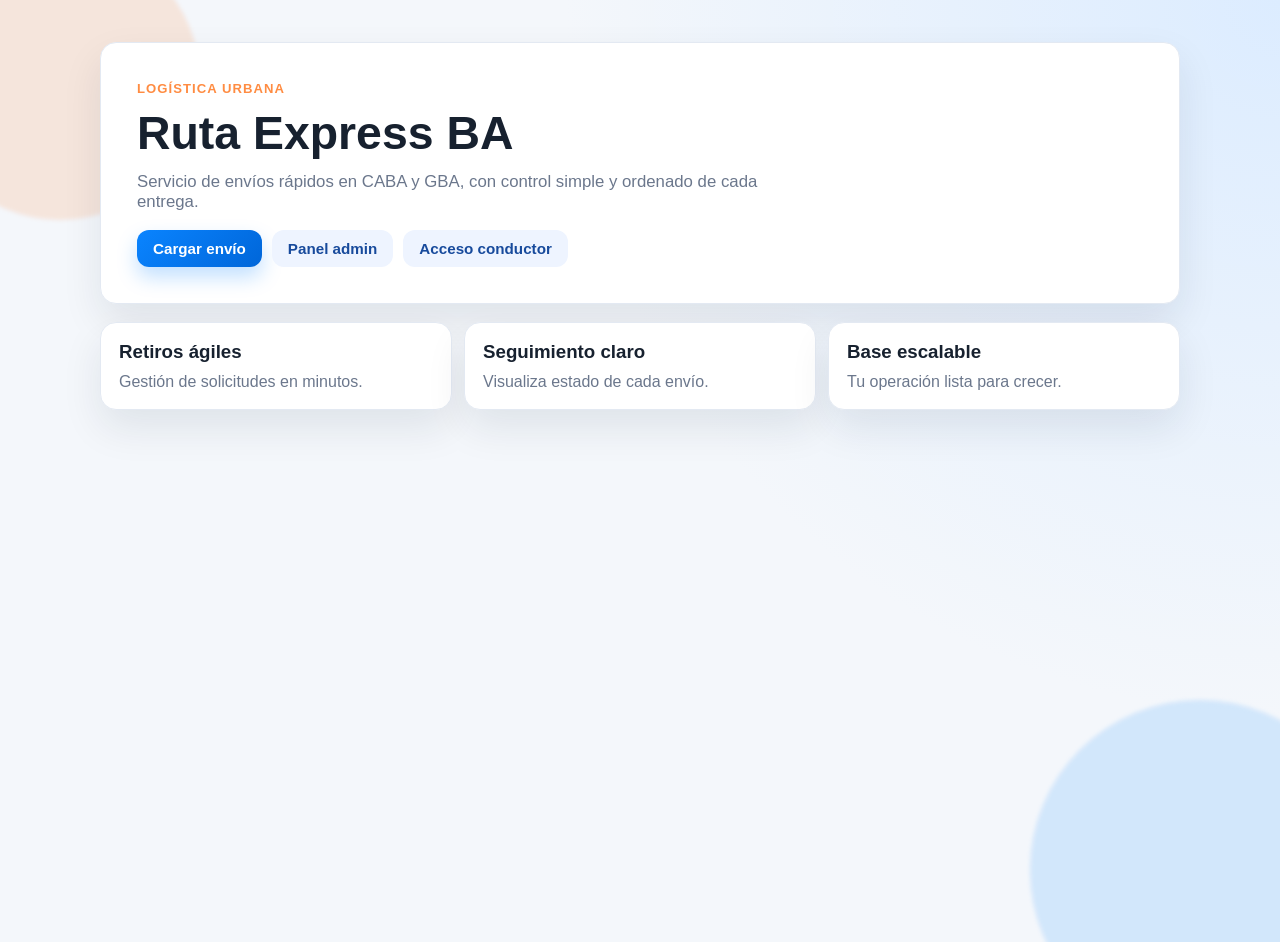
==== templates/index.html @ 3d42ba31 "feat: secure auth, add tests and project baseline" ====
<!DOCTYPE html>
<html lang="es">
<head>
  <meta charset="UTF-8">
  <meta name="viewport" content="width=device-width, initial-scale=1.0">
  <title>Ruta Express BA</title>
  <link rel="stylesheet" href="/static/style.css">
</head>
<body>
  <div class="bg-shape bg-shape-1"></div>
  <div class="bg-shape bg-shape-2"></div>

  <main class="container hero">
    <section class="card hero-card">
      <p class="eyebrow">Logística Urbana</p>
      <h1>Ruta Express BA</h1>
      <p class="lead">Servicio de envíos rápidos en CABA y GBA, con control simple y ordenado de cada entrega.</p>

      <div class="actions">
        <a class="btn btn-primary" href="/nuevo-envio">Cargar envío</a>
        <a class="btn btn-secondary" href="/login">Panel admin</a>
        <a class="btn btn-secondary" href="/acceso-conductor">Acceso conductor</a>
      </div>
    </section>

    <section class="stats-grid">
      <article class="card stat-item">
        <h3>Retiros ágiles</h3>
        <p>Gestión de solicitudes en minutos.</p>
      </article>
      <article class="card stat-item">
        <h3>Seguimiento claro</h3>
        <p>Visualiza estado de cada envío.</p>
      </article>
      <article class="card stat-item">
        <h3>Base escalable</h3>
        <p>Tu operación lista para crecer.</p>
      </article>
    </section>
  </main>
</body>
</html>
---- static/style.css ----
:root {
  --bg: #f4f7fb;
  --surface: #ffffff;
  --text: #17212f;
  --muted: #6b778c;
  --primary: #0a84ff;
  --primary-strong: #0066d9;
  --accent: #ff8c42;
  --line: #e3e9f2;
  --shadow: 0 18px 40px rgba(15, 32, 55, 0.09);
  --radius: 16px;
}

* {
  box-sizing: border-box;
}

body {
  margin: 0;
  font-family: "Segoe UI", "Trebuchet MS", Arial, sans-serif;
  background: radial-gradient(circle at top right, #dcecff, transparent 45%), var(--bg);
  color: var(--text);
  min-height: 100vh;
}

.container {
  width: min(1080px, 92%);
  margin: 42px auto;
  position: relative;
  z-index: 2;
}

.center-page {
  max-width: 760px;
}

.bg-shape {
  position: fixed;
  border-radius: 50%;
  filter: blur(2px);
  z-index: 1;
  pointer-events: none;
}

.bg-shape-1 {
  width: 280px;
  height: 280px;
  background: rgba(255, 140, 66, 0.16);
  top: -60px;
  left: -80px;
}

.bg-shape-2 {
  width: 340px;
  height: 340px;
  background: rgba(10, 132, 255, 0.14);
  bottom: -140px;
  right: -90px;
}

.card {
  background: var(--surface);
  border: 1px solid var(--line);
  border-radius: var(--radius);
  box-shadow: var(--shadow);
}

.hero {
  display: grid;
  gap: 18px;
}

.hero-card {
  padding: 36px;
}

h1, h2, h3 {
  margin: 0 0 10px;
  line-height: 1.2;
}

h1 {
  font-size: clamp(2rem, 4vw, 2.9rem);
}

.lead {
  color: var(--muted);
  font-size: 1.05rem;
  margin-top: 6px;
  max-width: 70ch;
}

.eyebrow {
  display: inline-block;
  margin: 0 0 10px;
  font-size: 0.82rem;
  font-weight: 700;
  letter-spacing: 0.08em;
  text-transform: uppercase;
  color: var(--accent);
}

.muted {
  color: var(--muted);
  margin: 0 0 16px;
}

.actions {
  display: flex;
  gap: 10px;
  flex-wrap: wrap;
  margin-top: 18px;
}

.btn {
  display: inline-flex;
  align-items: center;
  justify-content: center;
  border-radius: 12px;
  padding: 11px 16px;
  text-decoration: none;
  border: 0;
  cursor: pointer;
  font-weight: 600;
  font-size: 0.95rem;
  line-height: 1;
  font-family: inherit;
  transition: transform 0.15s ease, box-shadow 0.15s ease, background 0.2s ease;
}

.btn:hover {
  transform: translateY(-1px);
}

.btn-primary {
  background: linear-gradient(135deg, var(--primary), var(--primary-strong));
  color: #fff;
  box-shadow: 0 10px 20px rgba(10, 132, 255, 0.25);
}

.btn-secondary {
  background: #eef4ff;
  color: #174a9c;
}

.btn-success {
  background: linear-gradient(135deg, #23a267, #177d4f);
  color: #fff;
}

.form-card {
  padding: 28px;
}

.form-card.wide {
  padding: 30px;
}

.form-grid {
  display: grid;
  gap: 12px;
}

.form-grid.two-cols {
  grid-template-columns: 1fr 1fr;
  column-gap: 16px;
}

.full-col {
  grid-column: 1 / -1;
}

label {
  display: block;
  font-size: 0.9rem;
  color: #4e5d75;
  margin-bottom: 6px;
  font-weight: 600;
}

input {
  width: 100%;
  padding: 11px 12px;
  border: 1px solid #ccd8ea;
  border-radius: 10px;
  background: #fbfdff;
  outline: none;
}

input:focus {
  border-color: var(--primary);
  box-shadow: 0 0 0 3px rgba(10, 132, 255, 0.14);
}

.text-link {
  display: inline-block;
  margin-top: 12px;
  color: #3e63a9;
  text-decoration: none;
}

.text-link:hover {
  text-decoration: underline;
}

.row-between {
  display: flex;
  align-items: end;
  justify-content: space-between;
  gap: 12px;
  margin-bottom: 18px;
}

.dashboard-head {
  padding: 22px;
  margin-bottom: 14px;
  display: flex;
  justify-content: space-between;
  align-items: center;
  gap: 12px;
}

.table-card {
  padding: 12px;
}

.filters-bar {
  display: flex;
  gap: 8px;
  align-items: center;
  flex-wrap: wrap;
  padding: 10px;
  margin-bottom: 6px;
}

.filter-input {
  max-width: 320px;
}

.table-wrap {
  width: 100%;
  overflow-x: auto;
}

table {
  width: 100%;
  border-collapse: collapse;
  min-width: 780px;
}

thead th {
  text-align: left;
  background: #f4f8ff;
  color: #2f4f86;
  font-size: 0.85rem;
  text-transform: uppercase;
  letter-spacing: 0.04em;
  padding: 12px;
}

tbody td {
  border-top: 1px solid var(--line);
  padding: 12px;
  font-size: 0.95rem;
}

.badge {
  display: inline-block;
  border-radius: 999px;
  padding: 4px 10px;
  font-size: 0.8rem;
  font-weight: 700;
}

.badge-pendiente {
  background: #fff3e8;
  color: #b25a17;
  border: 1px solid #ffd8bc;
}

.badge-en_ruta {
  background: #e9f3ff;
  color: #155ca8;
  border: 1px solid #bedcff;
}

.badge-entregado {
  background: #eafaf0;
  color: #1e8a4d;
  border: 1px solid #bfe8d0;
}

.status-form {
  display: flex;
  gap: 8px;
  align-items: center;
}

.status-select {
  border: 1px solid #ccd8ea;
  border-radius: 10px;
  background: #fbfdff;
  color: #223246;
  padding: 8px 10px;
  min-width: 120px;
}

.btn-mini {
  padding: 8px 10px;
  border-radius: 10px;
  background: #1d2f4d;
  color: #fff;
  font-size: 0.8rem;
}

.empty-state {
  margin: 12px 8px 6px;
  color: #5a6780;
  font-size: 0.95rem;
}

.stats-grid {
  display: grid;
  grid-template-columns: repeat(3, 1fr);
  gap: 12px;
}

.driver-grid {
  display: grid;
  grid-template-columns: repeat(3, 1fr);
  gap: 12px;
}

.driver-card {
  padding: 18px;
}

.driver-id {
  font-size: 0.8rem;
  color: #71809a;
  margin: 0 0 8px;
  text-transform: uppercase;
  letter-spacing: 0.05em;
}

.driver-line {
  margin: 0 0 8px;
  color: #304159;
}

.driver-actions {
  display: grid;
  grid-template-columns: 1fr 1fr 1fr;
  gap: 8px;
  margin-top: 14px;
}

.stat-item {
  padding: 18px;
}

.stat-item p {
  margin: 0;
  color: var(--muted);
}

@media (max-width: 900px) {
  .form-grid.two-cols,
  .stats-grid,
  .driver-grid {
    grid-template-columns: 1fr;
  }

  .dashboard-head,
  .row-between {
    flex-direction: column;
    align-items: flex-start;
  }

  .hero-card,
  .form-card,
  .form-card.wide {
    padding: 22px;
  }

  .filters-bar {
    flex-direction: column;
    align-items: stretch;
  }

  .filter-input {
    max-width: none;
  }

  .status-form {
    flex-direction: column;
    align-items: stretch;
  }

  .driver-actions {
    grid-template-columns: 1fr;
  }
}
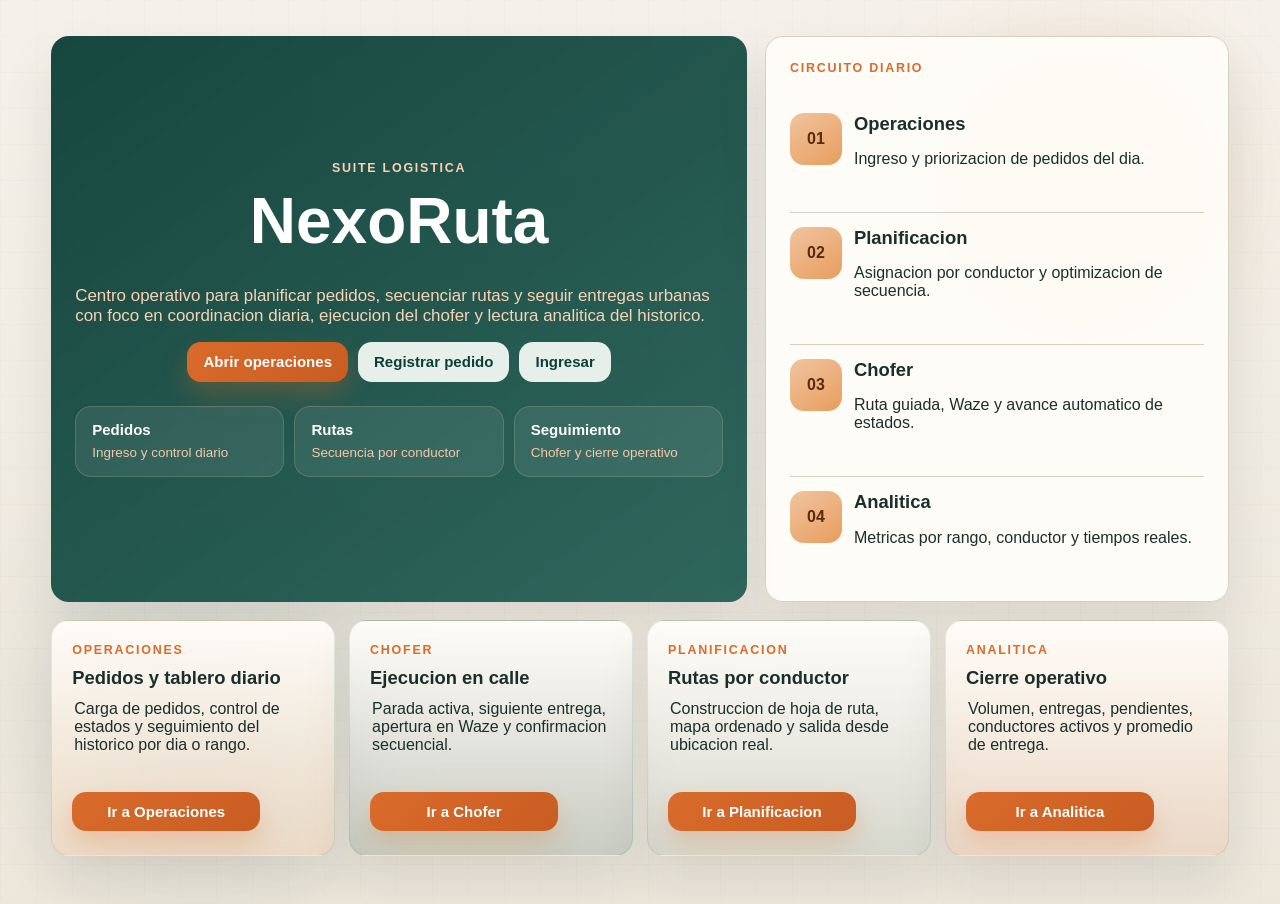
==== commit 39d01b77: "feat: refresh logistics UI and analytics workflow" ====
--- a/templates/index.html
+++ b/templates/index.html
@@ -3,38 +3,106 @@
 <head>
   <meta charset="UTF-8">
   <meta name="viewport" content="width=device-width, initial-scale=1.0">
-  <title>Ruta Express BA</title>
-  <link rel="stylesheet" href="/static/style.css">
+  <title>NexoRuta | Centro logistico</title>
+  <link rel="stylesheet" href="/static/style.css?v=20260314-1">
 </head>
 <body>
-  <div class="bg-shape bg-shape-1"></div>
-  <div class="bg-shape bg-shape-2"></div>
+  <div class="bg-grid"></div>
+  <div class="glow glow-amber"></div>
+  <div class="glow glow-cyan"></div>
 
-  <main class="container hero">
-    <section class="card hero-card">
-      <p class="eyebrow">Logística Urbana</p>
-      <h1>Ruta Express BA</h1>
-      <p class="lead">Servicio de envíos rápidos en CABA y GBA, con control simple y ordenado de cada entrega.</p>
+  <main class="container landing-shell">
+    <section class="hero-panel">
+      <div class="hero-copy">
+        <p class="eyebrow">Suite logistica</p>
+        <h1>NexoRuta</h1>
+        <p class="lead">
+          Centro operativo para planificar pedidos, secuenciar rutas y seguir entregas urbanas
+          con foco en coordinacion diaria, ejecucion del chofer y lectura analitica del historico.
+        </p>
 
-      <div class="actions">
-        <a class="btn btn-primary" href="/nuevo-envio">Cargar envío</a>
-        <a class="btn btn-secondary" href="/login">Panel admin</a>
-        <a class="btn btn-secondary" href="/acceso-conductor">Acceso conductor</a>
+        <div class="actions">
+          <a class="btn btn-primary" href="/dashboard">Abrir operaciones</a>
+          <a class="btn btn-secondary" href="/nuevo-envio">Registrar pedido</a>
+          <a class="btn btn-secondary" href="/login">Ingresar</a>
+        </div>
+
+        <div class="hero-metrics" aria-label="Resumen operativo">
+          <div class="hero-metric">
+            <strong>Pedidos</strong>
+            <span>Ingreso y control diario</span>
+          </div>
+          <div class="hero-metric">
+            <strong>Rutas</strong>
+            <span>Secuencia por conductor</span>
+          </div>
+          <div class="hero-metric">
+            <strong>Seguimiento</strong>
+            <span>Chofer y cierre operativo</span>
+          </div>
+        </div>
+      </div>
+
+      <div class="hero-aside card">
+        <p class="eyebrow">Circuito diario</p>
+        <div class="journey-step">
+          <span>01</span>
+          <div>
+            <h3>Operaciones</h3>
+            <p>Ingreso y priorizacion de pedidos del dia.</p>
+          </div>
+        </div>
+        <div class="journey-step">
+          <span>02</span>
+          <div>
+            <h3>Planificacion</h3>
+            <p>Asignacion por conductor y optimizacion de secuencia.</p>
+          </div>
+        </div>
+        <div class="journey-step">
+          <span>03</span>
+          <div>
+            <h3>Chofer</h3>
+            <p>Ruta guiada, Waze y avance automatico de estados.</p>
+          </div>
+        </div>
+        <div class="journey-step">
+          <span>04</span>
+          <div>
+            <h3>Analitica</h3>
+            <p>Metricas por rango, conductor y tiempos reales.</p>
+          </div>
+        </div>
       </div>
     </section>
 
-    <section class="stats-grid">
-      <article class="card stat-item">
-        <h3>Retiros ágiles</h3>
-        <p>Gestión de solicitudes en minutos.</p>
+    <section class="module-grid">
+      <article class="card module-card module-ops">
+        <p class="eyebrow">Operaciones</p>
+        <h3>Pedidos y tablero diario</h3>
+        <p>Carga de pedidos, control de estados y seguimiento del historico por dia o rango.</p>
+        <a class="btn module-link module-cta" href="/dashboard">Ir a Operaciones</a>
       </article>
-      <article class="card stat-item">
-        <h3>Seguimiento claro</h3>
-        <p>Visualiza estado de cada envío.</p>
+
+      <article class="card module-card module-driver">
+        <p class="eyebrow">Chofer</p>
+        <h3>Ejecucion en calle</h3>
+        <p>Parada activa, siguiente entrega, apertura en Waze y confirmacion secuencial.</p>
+        <a class="btn module-link module-cta" href="/dashboard">Ir a Chofer</a>
       </article>
-      <article class="card stat-item">
-        <h3>Base escalable</h3>
-        <p>Tu operación lista para crecer.</p>
+
+      <article class="card module-card module-plan">
+        <p class="eyebrow">Planificacion</p>
+        <h3>Rutas por conductor</h3>
+        <p>Construccion de hoja de ruta, mapa ordenado y salida desde ubicacion real.</p>
+        <a class="btn module-link module-cta" href="/conductores">Ir a Planificacion</a>
+      </article>
+
+      <article class="card module-card module-analytics">
+        <p class="eyebrow">Analitica</p>
+        <h3>Cierre operativo</h3>
+        <p>Volumen, entregas, pendientes, conductores activos y promedio de entrega.</p>
+        <a class="btn module-link module-cta" href="/analitica">Ir a Analitica</a>
       </article>
     </section>
   </main>
--- a/static/style.css
+++ b/static/style.css
@@ -1,14 +1,17 @@
 :root {
-  --bg: #f4f7fb;
-  --surface: #ffffff;
-  --text: #17212f;
-  --muted: #6b778c;
-  --primary: #0a84ff;
-  --primary-strong: #0066d9;
-  --accent: #ff8c42;
-  --line: #e3e9f2;
-  --shadow: 0 18px 40px rgba(15, 32, 55, 0.09);
-  --radius: 16px;
+  --bg: #f0ede6;
+  --bg-strong: #e4ded2;
+  --surface: #fffdf8;
+  --surface-alt: #f7f1e7;
+  --text: #1b2f2a;
+  --muted: #6d716d;
+  --primary: #14544a;
+  --primary-strong: #0d3f37;
+  --accent: #d96b2b;
+  --accent-soft: #f4bf92;
+  --line: #d6d0c4;
+  --shadow: 0 24px 50px rgba(27, 47, 42, 0.10);
+  --radius: 18px;
 }
 
 * {
@@ -18,14 +21,54 @@
 body {
   margin: 0;
   font-family: "Segoe UI", "Trebuchet MS", Arial, sans-serif;
-  background: radial-gradient(circle at top right, #dcecff, transparent 45%), var(--bg);
+  background: linear-gradient(180deg, #f5f1ea 0%, #ece6db 100%);
   color: var(--text);
   min-height: 100vh;
+  overflow-x: hidden;
+}
+
+html {
+  overflow-x: hidden;
+}
+
+.bg-grid {
+  position: fixed;
+  inset: 0;
+  background-image:
+    linear-gradient(rgba(20, 84, 74, 0.04) 1px, transparent 1px),
+    linear-gradient(90deg, rgba(20, 84, 74, 0.04) 1px, transparent 1px);
+  background-size: 36px 36px;
+  pointer-events: none;
+  opacity: 0.45;
+}
+
+.glow {
+  position: fixed;
+  border-radius: 50%;
+  filter: blur(60px);
+  opacity: 0.35;
+  pointer-events: none;
+}
+
+.glow-amber {
+  width: 280px;
+  height: 280px;
+  background: rgba(217, 107, 43, 0.35);
+  top: 40px;
+  right: 60px;
+}
+
+.glow-cyan {
+  width: 320px;
+  height: 320px;
+  background: rgba(20, 84, 74, 0.22);
+  bottom: 40px;
+  left: 40px;
 }
 
 .container {
-  width: min(1080px, 92%);
-  margin: 42px auto;
+  width: min(1180px, 92%);
+  margin: 36px auto 48px;
   position: relative;
   z-index: 2;
 }
@@ -34,98 +77,308 @@
   max-width: 760px;
 }
 
-.bg-shape {
-  position: fixed;
-  border-radius: 50%;
-  filter: blur(2px);
-  z-index: 1;
-  pointer-events: none;
-}
-
-.bg-shape-1 {
-  width: 280px;
-  height: 280px;
-  background: rgba(255, 140, 66, 0.16);
-  top: -60px;
-  left: -80px;
-}
-
-.bg-shape-2 {
-  width: 340px;
-  height: 340px;
-  background: rgba(10, 132, 255, 0.14);
-  bottom: -140px;
-  right: -90px;
+.landing-shell,
+.app-shell {
+  display: grid;
+  gap: 18px;
+  min-width: 0;
 }
 
 .card {
-  background: var(--surface);
+  background: rgba(255, 253, 248, 0.92);
   border: 1px solid var(--line);
   border-radius: var(--radius);
   box-shadow: var(--shadow);
-}
-
-.hero {
+  backdrop-filter: blur(8px);
+  min-width: 0;
+}
+
+.hero-panel {
   display: grid;
+  grid-template-columns: 1.2fr 0.8fr;
   gap: 18px;
-}
-
-.hero-card {
-  padding: 36px;
+  align-items: stretch;
+}
+
+.hero-copy,
+.hero-aside,
+.form-card,
+.form-card.wide,
+.driver-card,
+.route-focus-card,
+.stat-item {
+  padding: 24px;
+}
+
+.hero-copy {
+  background: linear-gradient(145deg, rgba(13, 63, 55, 0.96), rgba(20, 84, 74, 0.88));
+  color: #f8f6f0;
+  border-radius: var(--radius);
+  box-shadow: var(--shadow);
+  display: flex;
+  flex-direction: column;
+  justify-content: center;
+  min-height: 100%;
+}
+
+.hero-copy .eyebrow,
+.hero-copy .lead {
+  color: #f8d3b6;
+}
+
+.hero-copy h1 {
+  color: #fff;
+}
+
+.landing-shell .hero-copy {
+  text-align: center;
+  align-items: center;
+}
+
+.landing-shell .hero-copy .lead {
+  max-width: 100%;
+  width: 100%;
+  text-align: left;
+}
+
+.landing-shell .hero-copy .actions {
+  justify-content: center;
+}
+
+.hero-metrics {
+  display: grid;
+  grid-template-columns: repeat(3, minmax(0, 1fr));
+  gap: 10px;
+  width: 100%;
+  margin-top: 24px;
+}
+
+.hero-metric {
+  display: grid;
+  gap: 6px;
+  padding: 14px 16px;
+  border-radius: 16px;
+  border: 1px solid rgba(248, 211, 182, 0.18);
+  background: rgba(255, 255, 255, 0.08);
+  text-align: left;
+}
+
+.hero-metric strong {
+  color: #fff;
+  font-size: 0.94rem;
+}
+
+.hero-metric span {
+  color: #f4c8a8;
+  font-size: 0.84rem;
+  line-height: 1.35;
+}
+
+.hero-aside {
+  display: grid;
+  gap: 14px;
+}
+
+.journey-step {
+  display: grid;
+  grid-template-columns: 52px 1fr;
+  gap: 12px;
+  align-items: start;
+  padding: 14px 0;
+  border-top: 1px solid var(--line);
+}
+
+.journey-step:first-of-type {
+  border-top: 0;
+}
+
+.journey-step span {
+  width: 52px;
+  height: 52px;
+  border-radius: 14px;
+  background: linear-gradient(145deg, #f0c49f, #e89d5d);
+  color: #5a2b0e;
+  display: inline-flex;
+  align-items: center;
+  justify-content: center;
+  font-weight: 800;
+}
+
+.module-grid,
+.module-strip,
+.route-focus-grid,
+.stats-grid,
+.driver-grid {
+  display: grid;
+  gap: 14px;
+  min-width: 0;
+}
+
+.module-grid {
+  grid-template-columns: repeat(4, 1fr);
+}
+
+.module-card {
+  min-height: 236px;
+  padding: 22px 20px 24px;
+  display: flex;
+  flex-direction: column;
+  align-items: flex-start;
+  justify-content: flex-start;
+  transition: transform 0.18s ease, box-shadow 0.22s ease, border-color 0.22s ease;
+  border-color: rgba(20, 84, 74, 0.10);
+}
+
+.module-link {
+  margin-top: auto;
+  min-width: 188px;
+  justify-content: center;
+}
+
+.module-card:hover {
+  transform: translateY(-4px);
+  box-shadow: 0 28px 42px rgba(27, 47, 42, 0.14);
+  border-color: rgba(20, 84, 74, 0.22);
+}
+
+.module-card h3 {
+  margin-bottom: 12px;
+}
+
+.module-card p:not(.eyebrow) {
+  margin: 0 0 18px;
+  padding-left: 2px;
+  max-width: 28ch;
+}
+
+.module-cta {
+  background: linear-gradient(135deg, var(--accent), #c95c21);
+  color: #fff;
+  box-shadow: 0 12px 24px rgba(217, 107, 43, 0.24);
+}
+
+.module-cta:hover {
+  background: linear-gradient(135deg, #c95c21, #a94a18);
+}
+
+.module-ops {
+  background: linear-gradient(180deg, rgba(255, 253, 248, 0.96), rgba(244, 191, 146, 0.26));
+}
+
+.module-plan {
+  background: linear-gradient(180deg, rgba(255, 253, 248, 0.96), rgba(20, 84, 74, 0.10));
+}
+
+.module-driver {
+  background: linear-gradient(180deg, rgba(255, 253, 248, 0.96), rgba(13, 63, 55, 0.16));
+}
+
+.module-analytics {
+  background: linear-gradient(180deg, rgba(255, 253, 248, 0.96), rgba(217, 107, 43, 0.12));
+}
+
+.control-bar,
+.dashboard-head,
+.route-driver-banner {
+  display: flex;
+  justify-content: space-between;
+  align-items: center;
+  gap: 16px;
+  padding: 22px 24px;
+  min-width: 0;
+}
+
+.workspace-card,
+.table-card {
+  padding: 14px;
+  min-width: 0;
+}
+
+.workspace-head {
+  display: flex;
+  justify-content: space-between;
+  align-items: end;
+  gap: 16px;
+  padding: 8px 10px 14px;
+  min-width: 0;
+}
+
+.strip-card {
+  padding: 18px 20px;
+}
+
+.strip-live {
+  background: linear-gradient(145deg, rgba(20, 84, 74, 0.92), rgba(13, 63, 55, 0.86));
+  color: #fff8f2;
+}
+
+.strip-live .eyebrow,
+.strip-live p {
+  color: #f6d4b6;
 }
 
 h1, h2, h3 {
   margin: 0 0 10px;
-  line-height: 1.2;
+  line-height: 1.15;
 }
 
 h1 {
-  font-size: clamp(2rem, 4vw, 2.9rem);
+  font-size: clamp(2.4rem, 5vw, 4.4rem);
+}
+
+h2 {
+  font-size: clamp(1.6rem, 2.4vw, 2.4rem);
+}
+
+h3 {
+  font-size: 1.15rem;
 }
 
 .lead {
-  color: var(--muted);
-  font-size: 1.05rem;
-  margin-top: 6px;
-  max-width: 70ch;
+  font-size: 1.06rem;
+  max-width: 60ch;
 }
 
 .eyebrow {
   display: inline-block;
   margin: 0 0 10px;
-  font-size: 0.82rem;
-  font-weight: 700;
-  letter-spacing: 0.08em;
+  font-size: 0.78rem;
+  font-weight: 800;
+  letter-spacing: 0.14em;
   text-transform: uppercase;
   color: var(--accent);
 }
 
 .muted {
   color: var(--muted);
-  margin: 0 0 16px;
-}
-
-.actions {
+  margin: 0 0 12px;
+}
+
+.actions,
+.filter-actions {
   display: flex;
   gap: 10px;
   flex-wrap: wrap;
-  margin-top: 18px;
+  align-items: center;
+  min-width: 0;
 }
 
 .btn {
   display: inline-flex;
   align-items: center;
   justify-content: center;
-  border-radius: 12px;
-  padding: 11px 16px;
+  border-radius: 14px;
+  padding: 12px 16px;
+  border: 0;
   text-decoration: none;
-  border: 0;
   cursor: pointer;
-  font-weight: 600;
-  font-size: 0.95rem;
+  font-size: 0.94rem;
+  font-weight: 700;
   line-height: 1;
   font-family: inherit;
-  transition: transform 0.15s ease, box-shadow 0.15s ease, background 0.2s ease;
+  transition: transform 0.15s ease, box-shadow 0.2s ease, background 0.2s ease;
+  max-width: 100%;
+  text-align: center;
 }
 
 .btn:hover {
@@ -133,271 +386,770 @@
 }
 
 .btn-primary {
-  background: linear-gradient(135deg, var(--primary), var(--primary-strong));
+  background: linear-gradient(135deg, var(--accent), #c95c21);
   color: #fff;
-  box-shadow: 0 10px 20px rgba(10, 132, 255, 0.25);
+  box-shadow: 0 12px 24px rgba(217, 107, 43, 0.28);
 }
 
 .btn-secondary {
-  background: #eef4ff;
-  color: #174a9c;
+  background: #e6efe9;
+  color: var(--primary-strong);
 }
 
 .btn-success {
-  background: linear-gradient(135deg, #23a267, #177d4f);
+  background: linear-gradient(135deg, #1b8f5a, #0f6e43);
   color: #fff;
 }
 
-.form-card {
-  padding: 28px;
-}
-
-.form-card.wide {
-  padding: 30px;
+.btn-danger {
+  background: linear-gradient(135deg, #c44747, #9f2f2f);
+  color: #fff;
+}
+
+.btn-ghost {
+  background: transparent;
+  color: var(--primary);
+  border: 1px solid var(--line);
+}
+
+.text-link {
+  color: var(--primary);
+  text-decoration: none;
+  font-weight: 700;
+}
+
+.text-link:hover {
+  text-decoration: underline;
 }
 
 .form-grid {
   display: grid;
-  gap: 12px;
+  gap: 14px;
 }
 
 .form-grid.two-cols {
   grid-template-columns: 1fr 1fr;
-  column-gap: 16px;
 }
 
 .full-col {
   grid-column: 1 / -1;
 }
 
-label {
+label,
+.filter-block span {
   display: block;
+  font-size: 0.86rem;
+  font-weight: 700;
+  color: #5a615a;
+  margin-bottom: 6px;
+}
+
+input,
+.status-select {
+  width: 100%;
+  padding: 12px 13px;
+  border: 1px solid #cbc6ba;
+  border-radius: 12px;
+  background: rgba(255, 253, 248, 0.9);
+  color: var(--text);
+  outline: none;
+}
+
+input:focus,
+.status-select:focus {
+  border-color: var(--accent);
+  box-shadow: 0 0 0 3px rgba(217, 107, 43, 0.14);
+}
+
+.filters-bar {
+  padding: 8px 10px 12px;
+}
+
+.filters-grid {
+  display: grid;
+  grid-template-columns: repeat(6, minmax(0, 1fr));
+  gap: 12px;
+  align-items: end;
+  min-width: 0;
+}
+
+.filter-block {
+  min-width: 0;
+}
+
+.filter-search {
+  grid-column: span 2;
+}
+
+.filter-actions {
+  grid-column: 1 / -1;
+  padding-top: 4px;
+}
+
+.stats-grid {
+  grid-template-columns: repeat(3, minmax(0, 1fr));
+}
+
+.stats-grid-wide {
+  grid-template-columns: repeat(6, minmax(0, 1fr));
+}
+
+.stat-item {
+  background: linear-gradient(180deg, rgba(255, 253, 248, 0.96), rgba(228, 222, 210, 0.6));
+}
+
+.stat-item p {
+  margin: 0 0 8px;
+  color: var(--muted);
+}
+
+.stat-highlight {
+  background: linear-gradient(145deg, rgba(20, 84, 74, 0.96), rgba(13, 63, 55, 0.88));
+  color: #fff8f2;
+}
+
+.stat-highlight p {
+  color: #f6d4b6;
+}
+
+.table-wrap {
+  width: 100%;
+  overflow-x: auto;
+  overflow-y: hidden;
+}
+
+table {
+  width: 100%;
+  min-width: 780px;
+  border-collapse: collapse;
+}
+
+thead th {
+  padding: 12px;
+  text-align: left;
+  font-size: 0.82rem;
+  text-transform: uppercase;
+  letter-spacing: 0.08em;
+  color: #4e594f;
+  background: #f3ede3;
+}
+
+tbody td {
+  padding: 13px 12px;
+  border-top: 1px solid #e2dbcf;
+  font-size: 0.95rem;
+}
+
+tbody tr:hover {
+  background: rgba(20, 84, 74, 0.04);
+}
+
+.badge {
+  display: inline-block;
+  padding: 5px 10px;
+  border-radius: 999px;
+  font-size: 0.8rem;
+  font-weight: 800;
+}
+
+.badge-pendiente {
+  background: #fff1e4;
+  color: #a54e17;
+  border: 1px solid #f1c6a7;
+}
+
+.badge-en_ruta {
+  background: #e1efe9;
+  color: #14544a;
+  border: 1px solid #afd2c6;
+}
+
+.badge-entregado {
+  background: #edf8f2;
+  color: #19724a;
+  border: 1px solid #bde3ce;
+}
+
+.empty-state {
+  margin: 12px 8px 6px;
+  color: var(--muted);
+  font-size: 0.95rem;
+}
+
+.map-box {
+  width: 100%;
+  height: 420px;
+  border: 1px solid var(--line);
+  border-radius: 14px;
+  margin: 8px 0 12px;
+}
+
+.route-header-compact {
+  align-items: flex-start;
+}
+
+.route-header-copy {
+  display: grid;
+  gap: 8px;
+}
+
+.route-header-copy .muted {
+  margin: 0;
+}
+
+.route-header-meta {
+  display: flex;
+  flex-wrap: wrap;
+  gap: 8px;
+}
+
+.route-header-meta span {
+  display: inline-flex;
+  align-items: center;
+  min-height: 34px;
+  padding: 7px 11px;
+  border-radius: 999px;
+  border: 1px solid rgba(20, 84, 74, 0.12);
+  background: rgba(230, 239, 233, 0.8);
+  color: #36534d;
+  font-size: 0.84rem;
+  font-weight: 700;
+}
+
+.route-mobile-summary {
+  display: grid;
+  grid-template-columns: repeat(3, minmax(0, 1fr));
+  gap: 14px;
+}
+
+.route-mobile-pill {
+  padding: 18px 20px;
+}
+
+.route-mobile-pill .muted,
+.route-mobile-pill h3 {
+  margin-bottom: 0;
+}
+
+.route-focus-grid {
+  grid-template-columns: 1.3fr 1fr 1fr;
+}
+
+.route-focus-card {
+  padding: 20px;
+}
+
+.route-focus-active {
+  border: 1px solid rgba(217, 107, 43, 0.3);
+  box-shadow: 0 18px 36px rgba(217, 107, 43, 0.12);
+}
+
+.route-address {
+  font-size: 1.04rem;
+  font-weight: 800;
+  color: #243a35;
+  margin: 0 0 10px;
+}
+
+.route-mini-list {
+  margin: 0;
+  padding-left: 18px;
+}
+
+.route-mini-list li {
+  margin-bottom: 6px;
+}
+
+.route-driver-banner {
+  background: linear-gradient(145deg, rgba(20, 84, 74, 0.92), rgba(13, 63, 55, 0.86));
+  color: #fff8f2;
+}
+
+.route-driver-banner .eyebrow,
+.route-driver-banner .muted {
+  color: #f4c8a8;
+}
+
+.route-driver-copy {
+  display: grid;
+  gap: 8px;
+}
+
+.route-driver-copy .muted,
+.route-driver-copy h3 {
+  margin-bottom: 0;
+}
+
+.route-driver-actions {
+  margin-left: auto;
+}
+
+.btn-driver-nav,
+.btn-driver-action {
+  min-height: 52px;
+}
+
+.route-map-card {
+  padding-bottom: 16px;
+}
+
+.route-legend {
+  display: flex;
+  gap: 16px;
+  flex-wrap: wrap;
+  align-items: center;
+  margin: 0 0 8px;
+  padding: 0 4px;
+}
+
+.route-legend-item {
+  display: inline-flex;
+  align-items: center;
+  gap: 8px;
+  color: #5a615a;
   font-size: 0.9rem;
-  color: #4e5d75;
-  margin-bottom: 6px;
-  font-weight: 600;
-}
-
-input {
-  width: 100%;
-  padding: 11px 12px;
-  border: 1px solid #ccd8ea;
-  border-radius: 10px;
-  background: #fbfdff;
-  outline: none;
-}
-
-input:focus {
-  border-color: var(--primary);
-  box-shadow: 0 0 0 3px rgba(10, 132, 255, 0.14);
-}
-
-.text-link {
-  display: inline-block;
-  margin-top: 12px;
-  color: #3e63a9;
-  text-decoration: none;
-}
-
-.text-link:hover {
-  text-decoration: underline;
-}
-
-.row-between {
+}
+
+.route-alert {
+  margin: 10px 0 4px;
+  padding: 14px 16px;
+  border-radius: 14px;
+  background: rgba(217, 107, 43, 0.10);
+  border: 1px solid rgba(217, 107, 43, 0.24);
+}
+
+.route-alert-text {
+  margin: 0;
+  color: #7b3a14;
+  font-weight: 700;
+}
+
+.route-debug-card {
+  padding-top: 8px;
+}
+
+.route-debug-details summary {
+  list-style: none;
+  cursor: pointer;
   display: flex;
-  align-items: end;
+  align-items: center;
   justify-content: space-between;
   gap: 12px;
-  margin-bottom: 18px;
-}
-
-.dashboard-head {
-  padding: 22px;
-  margin-bottom: 14px;
+  padding: 14px 16px;
+  border-radius: 14px;
+  background: rgba(230, 239, 233, 0.72);
+  color: var(--primary-strong);
+  font-weight: 800;
+}
+
+.route-debug-details summary::-webkit-details-marker {
+  display: none;
+}
+
+.route-debug-details summary::after {
+  content: "+";
+  font-size: 1.2rem;
+  line-height: 1;
+}
+
+.route-debug-details[open] summary::after {
+  content: "-";
+}
+
+.route-debug-details .table-wrap {
+  margin-top: 14px;
+}
+
+.route-dot {
+  width: 12px;
+  height: 12px;
+  border-radius: 999px;
+}
+
+.route-dot-origin {
+  background: #ff8c42;
+  border: 2px solid #d94b2b;
+}
+
+.route-dot-stop {
+  background: #98bcb3;
+  border: 2px solid var(--primary);
+}
+
+.route-stop-marker {
+  background: transparent;
+  border: 0;
+}
+
+.route-stop-pin {
+  width: 28px;
+  height: 28px;
+  border-radius: 999px;
   display: flex;
-  justify-content: space-between;
   align-items: center;
-  gap: 12px;
-}
-
-.table-card {
-  padding: 12px;
-}
-
-.filters-bar {
+  justify-content: center;
+  font-size: 0.82rem;
+  font-weight: 800;
+  color: #fff;
+  border: 3px solid var(--primary-strong);
+  background: #7ea79e;
+  box-shadow: 0 8px 16px rgba(27, 47, 42, 0.18);
+}
+
+.route-stop-pin.en_ruta {
+  background: var(--accent);
+  border-color: #b8521c;
+}
+
+.route-stop-pin.entregado {
+  background: #1b8f5a;
+  border-color: #0f6e43;
+}
+
+.driver-grid {
+  grid-template-columns: repeat(3, minmax(0, 1fr));
+}
+
+.driver-actions,
+.status-form {
   display: flex;
   gap: 8px;
   align-items: center;
   flex-wrap: wrap;
-  padding: 10px;
-  margin-bottom: 6px;
-}
-
-.filter-input {
-  max-width: 320px;
-}
-
-.table-wrap {
-  width: 100%;
-  overflow-x: auto;
-}
-
-table {
-  width: 100%;
-  border-collapse: collapse;
-  min-width: 780px;
-}
-
-thead th {
-  text-align: left;
-  background: #f4f8ff;
-  color: #2f4f86;
-  font-size: 0.85rem;
-  text-transform: uppercase;
-  letter-spacing: 0.04em;
-  padding: 12px;
-}
-
-tbody td {
-  border-top: 1px solid var(--line);
-  padding: 12px;
-  font-size: 0.95rem;
-}
-
-.badge {
-  display: inline-block;
-  border-radius: 999px;
-  padding: 4px 10px;
-  font-size: 0.8rem;
-  font-weight: 700;
-}
-
-.badge-pendiente {
-  background: #fff3e8;
-  color: #b25a17;
-  border: 1px solid #ffd8bc;
-}
-
-.badge-en_ruta {
-  background: #e9f3ff;
-  color: #155ca8;
-  border: 1px solid #bedcff;
-}
-
-.badge-entregado {
-  background: #eafaf0;
-  color: #1e8a4d;
-  border: 1px solid #bfe8d0;
-}
-
-.status-form {
-  display: flex;
-  gap: 8px;
-  align-items: center;
-}
-
-.status-select {
-  border: 1px solid #ccd8ea;
+}
+
+.btn-mini {
+  padding: 9px 12px;
   border-radius: 10px;
-  background: #fbfdff;
-  color: #223246;
-  padding: 8px 10px;
-  min-width: 120px;
-}
-
-.btn-mini {
-  padding: 8px 10px;
-  border-radius: 10px;
-  background: #1d2f4d;
+  background: var(--primary-strong);
   color: #fff;
-  font-size: 0.8rem;
-}
-
-.empty-state {
-  margin: 12px 8px 6px;
-  color: #5a6780;
-  font-size: 0.95rem;
-}
-
-.stats-grid {
-  display: grid;
-  grid-template-columns: repeat(3, 1fr);
-  gap: 12px;
-}
-
-.driver-grid {
-  display: grid;
-  grid-template-columns: repeat(3, 1fr);
-  gap: 12px;
-}
-
-.driver-card {
-  padding: 18px;
-}
-
-.driver-id {
-  font-size: 0.8rem;
-  color: #71809a;
-  margin: 0 0 8px;
-  text-transform: uppercase;
-  letter-spacing: 0.05em;
-}
-
-.driver-line {
-  margin: 0 0 8px;
-  color: #304159;
-}
-
-.driver-actions {
-  display: grid;
-  grid-template-columns: 1fr 1fr 1fr;
-  gap: 8px;
-  margin-top: 14px;
-}
-
-.stat-item {
-  padding: 18px;
-}
-
-.stat-item p {
-  margin: 0;
-  color: var(--muted);
-}
-
-@media (max-width: 900px) {
-  .form-grid.two-cols,
-  .stats-grid,
-  .driver-grid {
-    grid-template-columns: 1fr;
-  }
-
-  .dashboard-head,
-  .row-between {
+  font-size: 0.82rem;
+}
+
+@media (max-width: 1100px) {
+  .module-grid,
+  .stats-grid-wide {
+    grid-template-columns: repeat(2, minmax(0, 1fr));
+  }
+
+  .filters-grid {
+    grid-template-columns: repeat(2, minmax(0, 1fr));
+  }
+
+  .filter-search {
+    grid-column: span 2;
+  }
+
+  .control-bar,
+  .workspace-head {
     flex-direction: column;
     align-items: flex-start;
   }
 
-  .hero-card,
+  .control-bar .actions,
+  .workspace-head .muted {
+    width: 100%;
+  }
+
+  .control-bar .actions .btn {
+    flex: 1 1 160px;
+  }
+
+  table {
+    min-width: 700px;
+  }
+}
+
+@media (max-width: 900px) {
+  .hero-panel,
+  .module-grid,
+  .stats-grid,
+  .stats-grid-wide,
+  .driver-grid,
+  .route-focus-grid,
+  .module-strip,
+  .route-mobile-summary,
+  .hero-metrics {
+    grid-template-columns: 1fr;
+  }
+
+  .dashboard-head,
+  .control-bar,
+  .row-between,
+  .route-driver-banner,
+  .workspace-head {
+    flex-direction: column;
+    align-items: flex-start;
+  }
+
+  table {
+    min-width: 620px;
+  }
+}
+
+@media (max-width: 640px) {
+  .container {
+    width: min(94%, 100%);
+    margin-top: 22px;
+  }
+
+  .filters-grid,
+  .form-grid.two-cols {
+    grid-template-columns: 1fr;
+  }
+
+  .filter-search {
+    grid-column: span 1;
+  }
+
+  .hero-copy,
+  .hero-aside,
   .form-card,
-  .form-card.wide {
-    padding: 22px;
-  }
-
-  .filters-bar {
-    flex-direction: column;
-    align-items: stretch;
-  }
-
-  .filter-input {
+  .form-card.wide,
+  .driver-card,
+  .route-focus-card,
+  .stat-item,
+  .route-mobile-pill {
+    padding: 20px;
+  }
+
+  .hero-copy {
+    padding: 22px 20px;
+  }
+
+  .landing-shell .hero-copy {
+    text-align: center;
+    align-items: flex-start;
+  }
+
+  .landing-shell .hero-copy .eyebrow,
+  .landing-shell .hero-copy h1 {
+    width: 100%;
+    text-align: center;
+  }
+
+  .landing-shell .hero-copy .lead {
+    max-width: 60ch;
+    width: auto;
+  }
+
+  .landing-shell .hero-copy .actions {
+    justify-content: flex-start;
+  }
+
+  .hero-metrics {
+    margin-top: 18px;
+  }
+
+  .hero-metric {
+    text-align: left;
+  }
+
+  .hero-copy .actions,
+  .filter-actions,
+  .actions {
+    width: 100%;
+  }
+
+  .control-bar,
+  .workspace-card,
+  .strip-card {
+    padding-left: 16px;
+    padding-right: 16px;
+  }
+
+  .control-bar .actions .btn,
+  .filter-actions .btn,
+  .filter-actions a {
+    width: 100%;
+  }
+
+  .hero-copy .actions .btn,
+  .module-link {
+    width: 100%;
+    justify-content: center;
+  }
+
+  .module-card {
+    min-height: 0;
+    padding: 18px;
+  }
+
+  .module-card p:not(.eyebrow) {
+    margin-bottom: 12px;
     max-width: none;
   }
 
-  .status-form {
-    flex-direction: column;
-    align-items: stretch;
-  }
-
-  .driver-actions {
-    grid-template-columns: 1fr;
-  }
-}
+  .journey-step {
+    grid-template-columns: 44px 1fr;
+    gap: 10px;
+    padding: 10px 0;
+  }
+
+  .journey-step span {
+    width: 44px;
+    height: 44px;
+    border-radius: 12px;
+  }
+
+  .route-header {
+    padding: 18px;
+  }
+
+  .route-header-actions,
+  .route-driver-actions {
+    width: 100%;
+  }
+
+  .route-header-actions .btn,
+  .route-header-actions form,
+  .route-header-actions form .btn,
+  .route-driver-actions .btn,
+  .btn-driver-action {
+    width: 100%;
+  }
+
+  .route-mobile-summary {
+    gap: 10px;
+  }
+
+  .route-focus-grid {
+    gap: 10px;
+  }
+
+  .route-focus-active {
+    border-width: 2px;
+  }
+
+  .route-address {
+    font-size: 1.14rem;
+  }
+
+  .route-driver-banner {
+    padding: 18px;
+  }
+
+  .map-box {
+    height: 320px;
+    margin-bottom: 10px;
+  }
+
+  .route-legend {
+    gap: 10px;
+  }
+
+  .route-debug-card {
+    padding: 10px;
+  }
+
+  .route-debug-details summary {
+    padding: 12px 14px;
+    font-size: 0.94rem;
+  }
+
+  table {
+    min-width: 0;
+  }
+
+  .table-wrap table {
+    min-width: 0;
+  }
+
+  .table-wrap th:nth-child(4),
+  .table-wrap td:nth-child(4),
+  .table-wrap th:nth-child(5),
+  .table-wrap td:nth-child(5) {
+    display: none;
+  }
+
+  .table-wrap th,
+  .table-wrap td {
+    padding-left: 8px;
+    padding-right: 8px;
+    font-size: 0.86rem;
+  }
+
+  .table-wrap th:nth-child(1),
+  .table-wrap td:nth-child(1) {
+    width: 52px;
+  }
+
+  .table-wrap th:nth-child(2),
+  .table-wrap td:nth-child(2) {
+    width: 94px;
+  }
+}
+
+@media (max-width: 480px) {
+  .container {
+    width: calc(100% - 20px);
+    margin-top: 16px;
+    margin-bottom: 24px;
+  }
+
+  .card,
+  .control-bar,
+  .workspace-card,
+  .strip-card,
+  .stat-item,
+  .module-card,
+  .hero-copy,
+  .hero-aside,
+  .form-card,
+  .route-focus-card,
+  .route-driver-banner,
+  .route-mobile-pill {
+    overflow-x: hidden;
+  }
+
+  .actions,
+  .filter-actions,
+  .control-bar .actions {
+    gap: 8px;
+  }
+
+  .btn,
+  .control-bar .actions .btn,
+  .filter-actions .btn,
+  .filter-actions a,
+  .hero-copy .actions .btn,
+  .module-link {
+    min-width: 0;
+    width: 100%;
+    padding-left: 12px;
+    padding-right: 12px;
+    font-size: 0.9rem;
+  }
+
+  .workspace-head,
+  .control-bar > div,
+  .workspace-head > div,
+  .workspace-head .muted,
+  .filter-block,
+  .stat-item,
+  .strip-card,
+  .module-card,
+  .hero-metric {
+    width: 100%;
+    min-width: 0;
+  }
+
+  .table-wrap {
+    margin-left: -2px;
+    margin-right: -2px;
+  }
+
+  .table-wrap th:nth-child(2),
+  .table-wrap td:nth-child(2),
+  .table-wrap th:nth-child(7),
+  .table-wrap td:nth-child(7) {
+    display: none;
+  }
+
+  .table-wrap th,
+  .table-wrap td {
+    font-size: 0.8rem;
+    padding-left: 6px;
+    padding-right: 6px;
+  }
+}
